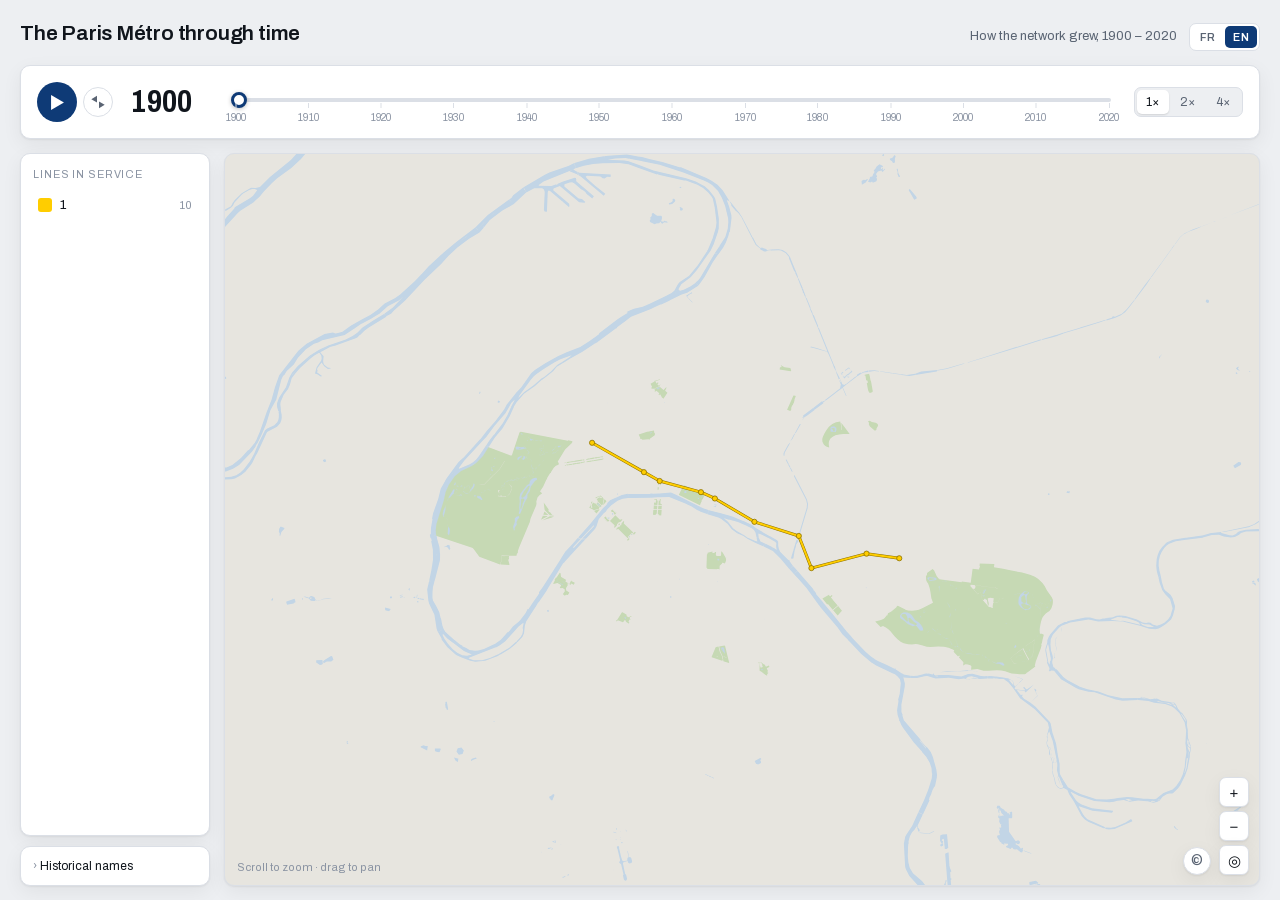
==== app/index.html @ ad4bdf8d "Paris Métro timeline: static app, data pipeline and licensing Ships the 2020 D3 v5 visualisation in " ====
<!DOCTYPE html>
<html lang="fr">
<head>
<meta charset="utf-8">
<meta name="viewport" content="width=device-width, initial-scale=1, viewport-fit=cover">
<title>Chronologie du métro de Paris</title>
<meta name="description" content="L'expansion du métro parisien de 1900 à 2020, année par année.">
<meta name="color-scheme" content="light dark">
<link rel="icon" href="favicon.svg" type="image/svg+xml">
<link rel="stylesheet" href="css/app.css">
</head>
<body>

<div id="app">

  <header>
    <h1 data-i18n="title">Chronologie du métro de Paris</h1>
    <div class="header-end">
      <div class="subtitle" data-i18n="subtitle">L'expansion du réseau, 1900 – 2020</div>
      <div class="lang" id="lang" role="group" data-i18n-aria-label="lang.group">
        <button data-lang="fr" aria-pressed="true">FR</button>
        <button data-lang="en" aria-pressed="false">EN</button>
      </div>
    </div>
  </header>

  <div class="timeline panel">
    <div class="transport">
      <button id="play" data-i18n-aria-label="play.start">
        <svg id="play-icon" viewBox="0 0 12 14" aria-hidden="true">
          <path d="M0 0 L12 7 L0 14 Z"/>
        </svg>
      </button>
      <button id="reverse" aria-pressed="false" data-i18n-aria-label="play.reverse">
        <svg viewBox="0 0 14 14" aria-hidden="true">
          <path d="M6 0.8 L0.3 4.2 L6 7.6 Z M8 6.4 L13.7 9.8 L8 13.2 Z"/>
        </svg>
      </button>
    </div>

    <div class="year" id="year" aria-live="polite">1900</div>

    <div class="scrubber" id="scrubber" tabindex="0" role="slider"
         data-i18n-aria-label="scrubber"
         aria-valuemin="1900" aria-valuemax="2020" aria-valuenow="1900">
      <div class="track"></div>
      <div class="fill" id="fill"></div>
      <div class="handle" id="handle"></div>
    </div>

    <div class="speed" id="speed" role="group" data-i18n-aria-label="speed">
      <button data-speed="1" aria-pressed="true">1&times;</button>
      <button data-speed="2" aria-pressed="false">2&times;</button>
      <button data-speed="4" aria-pressed="false">4&times;</button>
    </div>
  </div>

  <main>
    <div class="rail">
      <div id="legend" class="panel">
        <div class="legend-title" data-i18n="legend">Lignes en service</div>
        <div class="chips" id="chips"></div>
      </div>

      <details class="notes panel">
        <summary data-i18n="notes.title">Noms historiques</summary>
        <div data-i18n-html="notes.body"></div>
      </details>
    </div>

    <div id="map" class="panel">
      <div class="zoom-controls">
        <button id="zoom-in" data-i18n-aria-label="zoom.in">+</button>
        <button id="zoom-out" data-i18n-aria-label="zoom.out">&minus;</button>
        <button id="zoom-reset" data-i18n-aria-label="zoom.reset">&#9678;</button>
      </div>
      <div class="hint" data-i18n="hint">Molette pour zoomer &middot; glisser pour déplacer</div>
      <button id="credits-open" class="credits-btn" data-i18n-aria-label="credits.open">&copy;</button>
    </div>
  </main>

</div>

<div id="tooltip" role="tooltip"></div>

<dialog id="credits" aria-labelledby="credits-title">
  <div class="credits-head">
    <h2 id="credits-title" data-i18n="credits.title">Sources et licences</h2>
    <button id="credits-close" data-i18n-aria-label="credits.close">&times;</button>
  </div>
  <div class="credits-body" data-i18n-html="credits.body"></div>
</dialog>

<script src="js/d3.v7.min.js"></script>
<script src="js/data.js"></script>
<script src="js/i18n.js"></script>
<script src="js/app.js"></script>
</body>
</html>
---- app/css/app.css ----
/* Archivo (Omnibus-Type, SIL OFL 1.1). One variable file carries both the
   normal and narrow widths through font-stretch, so the interface and the
   condensed year readout come from a single 88 KB download. Self-hosted
   rather than linked: the app is meant to run from file://, where a CDN
   stylesheet would not load. Latin subset only — nothing in the data or the
   interface goes above U+00FF, and the dashes sit in latin's U+2000 range. */

@font-face {
  font-family: "Archivo";
  font-style: normal;
  font-weight: 400 700;
  font-stretch: 62% 125%;
  font-display: swap;
  src: url("../fonts/archivo-latin-var.woff2") format("woff2");
}

/* Chronologie du métro de Paris — app styles.
   One palette, two themes: every colour is a custom property redefined under
   prefers-color-scheme, so nothing hard-codes a light-mode assumption. Metro
   line colours are data, not theme, and come from the GeoJSON. */

:root {
  --bg: #edeff2;          /* glazed tile white, cool rather than cream */
  --panel: #ffffff;
  --ink: #10151c;         /* near-black carrying the plate's blue bias */
  --muted: #5a6473;
  --faint: #8b94a3;
  --border: #dbdfe6;
  --water: #c2d5e6;
  --park: #c6d9b4;
  --land: #e7e5df;
  --accent: #0e3a76;      /* the enamel station plate, unchanged since 1900 */
  --highlight: #e3a23c;   /* Guimard amber, the one warm note */
  --shadow: 0 1px 2px rgba(0, 0, 0, .06), 0 6px 20px rgba(0, 0, 0, .06);
  --dim: .1;
  --radius: 10px;
}

@media (prefers-color-scheme: dark) {
  :root {
    --bg: #10141a;
    --panel: #171c24;
    --ink: #e8ebef;
    --muted: #939cab;
    --faint: #6d7788;
    --border: #262d38;
    --water: #1d3a50;
    --park: #1e2c1d;
    --land: #191c20;
    --accent: #7fb0ee;
    --highlight: #e3a23c;
    --shadow: 0 1px 2px rgba(0, 0, 0, .4), 0 6px 20px rgba(0, 0, 0, .35);
    --dim: .14;
  }
}

* { box-sizing: border-box; }

html, body {
  margin: 0;
  padding: 0;
  height: 100%;
}

body {
  background: var(--bg);
  color: var(--ink);
  font: 15px/1.5 "Archivo", -apple-system, BlinkMacSystemFont, "Segoe UI",
        Helvetica, Arial, sans-serif;
  font-stretch: 100%;
  -webkit-font-smoothing: antialiased;
  overflow: hidden;
}

#app {
  display: grid;
  grid-template-rows: auto auto minmax(0, 1fr);
  height: 100%;
  max-width: 1400px;
  margin: 0 auto;
  padding: 18px 20px 14px;
  gap: 14px;
}

/* ---------- header ---------- */

header {
  display: flex;
  align-items: baseline;
  justify-content: space-between;
  gap: 16px;
  flex-wrap: wrap;
}

h1 {
  margin: 0;
  font-size: 21px;
  font-weight: 600;
  letter-spacing: -.01em;
}

.subtitle {
  color: var(--muted);
  font-size: 13px;
}

/* ---------- timeline ---------- */

.timeline {
  display: grid;
  grid-template-columns: auto auto minmax(0, 1fr) auto;
  align-items: center;
  gap: 14px;
  /* the scrubber adds its own left margin, see .scrubber */
  background: var(--panel);
  border: 1px solid var(--border);
  border-radius: var(--radius);
  box-shadow: var(--shadow);
  padding: 12px 16px;
}

.transport {
  display: flex;
  align-items: center;
  gap: 6px;
}

#play {
  width: 40px;
  height: 40px;
  flex: none;
  border: none;
  border-radius: 50%;
  background: var(--accent);
  color: #fff;
  cursor: pointer;
  display: grid;
  place-items: center;
  transition: transform .12s ease, filter .12s ease;
}

#play:hover { filter: brightness(1.08); }
#play:active { transform: scale(.94); }
#play svg { width: 15px; height: 15px; fill: currentColor; }

/* A direction toggle rather than a second transport, so it sits smaller than
   play and latches on when time is running backwards. */
#reverse {
  width: 30px;
  height: 30px;
  flex: none;
  border: 1px solid var(--border);
  border-radius: 50%;
  background: var(--panel);
  color: var(--muted);
  cursor: pointer;
  display: grid;
  place-items: center;
  transition: transform .12s ease, color .12s ease, border-color .12s ease;
}

#reverse:hover { color: var(--accent); border-color: var(--accent); }
#reverse:active { transform: scale(.92); }
#reverse svg { width: 14px; height: 14px; fill: currentColor; }

#reverse[aria-pressed="true"] {
  background: var(--accent);
  border-color: var(--accent);
  color: #fff;
}

.year {
  font-variant-numeric: tabular-nums;
  font-stretch: 76%;       /* the narrow cut, from the same variable file */
  font-size: 32px;
  font-weight: 700;
  letter-spacing: 0;
  min-width: 4.2ch;
  margin-left: 4px;
}

/* The scrubber is a plain div; the track, ticks and handle are absolutely
   positioned inside it and driven from JS. */
.scrubber {
  position: relative;
  height: 46px;
  margin-left: 18px;
  cursor: pointer;
  touch-action: none;      /* we handle the drag ourselves via pointer events */
  user-select: none;
  -webkit-user-select: none;
}

.scrubber:focus-visible {
  outline: 2px solid var(--accent);
  outline-offset: 4px;
  border-radius: 6px;
}

.track, .fill {
  position: absolute;
  top: 19px;
  height: 4px;
  border-radius: 2px;
  pointer-events: none;
}

.track { left: 9px; right: 9px; background: var(--border); }
.fill { left: 9px; background: var(--accent); }

.tick {
  position: absolute;
  top: 31px;
  font-size: 10px;
  color: var(--faint);
  transform: translateX(-50%);
  pointer-events: none;
  font-variant-numeric: tabular-nums;
}

/* Sits between the track and the label rather than crossing the track. */
.tick::before {
  content: "";
  position: absolute;
  left: 50%;
  top: -7px;
  width: 1px;
  height: 5px;
  background: var(--border);
}

.handle {
  position: absolute;
  top: 21px;
  width: 16px;
  height: 16px;
  margin: -8px 0 0 -8px;
  border-radius: 50%;
  background: var(--panel);
  border: 3px solid var(--accent);
  box-shadow: 0 1px 4px rgba(0, 0, 0, .25);
  pointer-events: none;
  transition: transform .1s ease;
}

.scrubber.dragging .handle { transform: scale(1.2); }

.speed {
  display: flex;
  gap: 2px;
  background: var(--bg);
  border: 1px solid var(--border);
  border-radius: 7px;
  padding: 2px;
}

.speed button {
  border: none;
  background: none;
  color: var(--muted);
  font: inherit;
  font-size: 12px;
  padding: 3px 9px;
  border-radius: 5px;
  cursor: pointer;
}

.speed button[aria-pressed="true"] {
  background: var(--panel);
  color: var(--ink);
  box-shadow: 0 1px 2px rgba(0, 0, 0, .12);
}

/* ---------- main: legend rail + map ---------- */

main {
  display: grid;
  grid-template-columns: 190px minmax(0, 1fr);
  gap: 14px;
  min-height: 0;
}

.rail {
  display: flex;
  flex-direction: column;
  gap: 10px;
  min-height: 0;
}

.panel {
  background: var(--panel);
  border: 1px solid var(--border);
  border-radius: var(--radius);
  box-shadow: var(--shadow);
}

#legend {
  padding: 12px;
  overflow-y: auto;
  min-height: 0;
  flex: 1;
}

.legend-title {
  font-size: 11px;
  text-transform: uppercase;
  letter-spacing: .08em;
  color: var(--faint);
  margin-bottom: 9px;
}

.chip {
  display: flex;
  align-items: center;
  gap: 8px;
  padding: 4px 5px;
  border-radius: 6px;
  cursor: default;
  transition: opacity .15s ease, background .15s ease;
  font-size: 13px;
}

.chip:hover { background: var(--bg); }
.chip.dim { opacity: var(--dim); }

.swatch {
  width: 14px;
  height: 14px;
  border-radius: 3px;
  flex: none;
}

.count {
  margin-left: auto;
  color: var(--faint);
  font-size: 11px;
  font-variant-numeric: tabular-nums;
}

.notes {
  padding: 10px 12px;
  font-size: 12px;
  color: var(--muted);
}

.notes summary {
  cursor: pointer;
  color: var(--ink);
  font-size: 12px;
  list-style: none;
}

.notes summary::-webkit-details-marker { display: none; }
.notes summary::before { content: "› "; color: var(--faint); }
.notes[open] summary::before { content: "⌄ "; }
.notes p { margin: 8px 0 0; }
.notes b { color: var(--ink); font-weight: 600; }

/* ---------- map ---------- */

#map {
  position: relative;
  overflow: hidden;
  background: var(--land);
}

#map svg { display: block; width: 100%; height: 100%; }

.water { fill: var(--water); stroke: none; }
.parks { fill: var(--park); stroke: none; }

.line {
  fill: none;
  stroke-width: 2.0;
  stroke-linecap: round;
  stroke-linejoin: round;
  vector-effect: non-scaling-stroke;  /* keeps width constant under zoom */
  cursor: pointer;
}

.station {
  /* stroke colour is set per station in app.js: its own hue, shaded */
  stroke-width: .8;
  vector-effect: non-scaling-stroke;
  cursor: pointer;
}

/* The casing sits under .line and 1px wider, leaving half a pixel of shaded
   edge on each side. Twelve of the twenty-two RATP colours fall below the 3:1
   contrast floor against the land tone — line 1's yellow reaches only 1.19:1 —
   and this restores a readable edge without altering a single brand hue.
   Line and casing together come to 3px, against 2.6px for the bare line before
   casing existed: the edge costs almost nothing in apparent weight. */
.casing {
  fill: none;
  stroke-width: 3.0;
  stroke-linecap: round;
  stroke-linejoin: round;
  vector-effect: non-scaling-stroke;
  pointer-events: none;
}

.hidden { opacity: 0 !important; pointer-events: none; }

.zoom-controls {
  position: absolute;
  right: 10px;
  bottom: 10px;
  display: flex;
  flex-direction: column;
  gap: 4px;
}

.zoom-controls button {
  width: 30px;
  height: 30px;
  border: 1px solid var(--border);
  background: var(--panel);
  color: var(--ink);
  border-radius: 7px;
  font-size: 15px;
  line-height: 1;
  cursor: pointer;
  box-shadow: var(--shadow);
}

.zoom-controls button:hover { background: var(--bg); }

.hint {
  position: absolute;
  left: 12px;
  bottom: 10px;
  font-size: 11px;
  color: var(--faint);
  pointer-events: none;
}

/* ---------- tooltip ---------- */

#tooltip {
  position: fixed;
  z-index: 20;
  pointer-events: none;
  opacity: 0;
  transition: opacity .12s ease;
  background: var(--panel);
  color: var(--ink);
  border: 1px solid var(--border);
  border-radius: 7px;
  box-shadow: var(--shadow);
  padding: 7px 10px;
  font-size: 12.5px;
  max-width: 240px;
}

#tooltip.on { opacity: 1; }
#tooltip .t-name { font-weight: 600; }
#tooltip .t-meta { color: var(--muted); font-size: 11.5px; margin-top: 2px; }

/* ---------- narrow screens ---------- */

@media (max-width: 760px) {
  body { overflow: auto; }

  #app {
    grid-template-rows: auto auto auto auto;
    height: auto;
    min-height: 100%;
    padding: 12px 12px 16px;
  }

  header { gap: 4px; }
  h1 { font-size: 18px; }

  .timeline {
    grid-template-columns: auto minmax(0, 1fr);
    grid-template-areas: "play year" "scrub scrub" "speed speed";
    gap: 18px 12px;
    padding: 12px;
  }

  .transport { grid-area: play; }
  .year { grid-area: year; font-size: 26px; margin-left: 0; }
  /* stacked here, so the horizontal offset would only misalign it */
  .scrubber { grid-area: scrub; height: 50px; margin-left: 0; }
  .track, .fill { top: 21px; }
  .tick { top: 33px; }
  .handle { top: 23px; width: 20px; height: 20px; margin: -10px 0 0 -10px; }
  .speed { grid-area: speed; justify-self: start; }

  /* legend moves above the map as a horizontal strip */
  main {
    grid-template-columns: minmax(0, 1fr);
    grid-template-areas: "legend" "map" "notes";
    gap: 10px;
  }

  .rail { display: contents; }
  #legend { grid-area: legend; overflow-x: auto; overflow-y: hidden; flex: none; }
  .notes { grid-area: notes; }
  #map { grid-area: map; height: 58vh; min-height: 320px; }

  .legend-title { display: none; }

  #legend .chips {
    display: flex;
    gap: 6px;
    flex-wrap: nowrap;
  }

  .chip {
    flex: none;
    border: 1px solid var(--border);
    padding: 5px 9px;
    white-space: nowrap;
  }

  .count { display: none; }
  .hint { display: none; }
}

/* ---------- visibility + highlight ----------
   Year changes and highlighting are class toggles, so the fades are done by CSS
   rather than by transitioning 740 nodes in JS. #app.no-anim kills the
   transition while the user is scrubbing, where instant feedback is wanted. */

.line, .station, .casing { transition: opacity .28s ease; }
.line.dim, .station.dim, .casing.dim { opacity: var(--dim); }
#app.no-anim .line,
#app.no-anim .station,
#app.no-anim .casing { transition: none; }

/* ---------- language switch ---------- */

.header-end {
  display: flex;
  align-items: center;
  gap: 12px;
}

.lang {
  display: flex;
  gap: 2px;
  background: var(--panel);
  border: 1px solid var(--border);
  border-radius: 7px;
  padding: 2px;
}

.lang button {
  border: none;
  background: none;
  color: var(--muted);
  font: inherit;
  font-size: 11px;
  font-weight: 600;
  letter-spacing: .03em;
  padding: 3px 8px;
  border-radius: 5px;
  cursor: pointer;
}

.lang button[aria-pressed="true"] {
  background: var(--accent);
  color: #fff;
}

/* ---------- credits ----------
   ODbL requires the attribution to travel with the map itself, so this sits on
   the map rather than in the README. It stays visible at every width — unlike
   .hint, which is decorative and hides on narrow screens. */

.credits-btn {
  position: absolute;
  right: 48px;                /* clear of the zoom stack at right: 10px */
  bottom: 10px;
  width: 28px;
  height: 28px;
  border: 1px solid var(--border);
  border-radius: 50%;
  background: var(--panel);
  color: var(--muted);
  font: inherit;
  font-size: 14px;
  line-height: 1;
  cursor: pointer;
  display: grid;
  place-items: center;
  box-shadow: var(--shadow);
}

.credits-btn:hover { color: var(--accent); border-color: var(--accent); }

#credits {
  border: none;
  border-radius: var(--radius);
  padding: 0;
  max-width: 460px;
  width: calc(100% - 32px);
  background: var(--panel);
  color: var(--ink);
  box-shadow: 0 10px 50px rgba(0, 0, 0, .3);
}

#credits::backdrop { background: rgba(0, 0, 0, .45); }

.credits-head {
  display: flex;
  align-items: center;
  justify-content: space-between;
  gap: 16px;
  padding: 16px 18px;
  border-bottom: 1px solid var(--border);
}

.credits-head h2 {
  margin: 0;
  font-size: 15px;
  font-weight: 600;
}

#credits-close {
  border: none;
  background: none;
  color: var(--muted);
  font-size: 20px;
  line-height: 1;
  cursor: pointer;
  padding: 0 4px;
}

#credits-close:hover { color: var(--ink); }

.credits-body {
  padding: 16px 18px 20px;
  font-size: 13px;
  line-height: 1.55;
  max-height: 60vh;
  overflow-y: auto;
}

.credits-body p { margin: 0 0 12px; }
.credits-body p:last-child { margin-bottom: 0; }
.credits-body b { font-weight: 600; }
.credits-body a { color: var(--accent); }

.credits-note {
  color: var(--muted);
  font-size: 12px;
  border-top: 1px solid var(--border);
  padding-top: 12px;
}
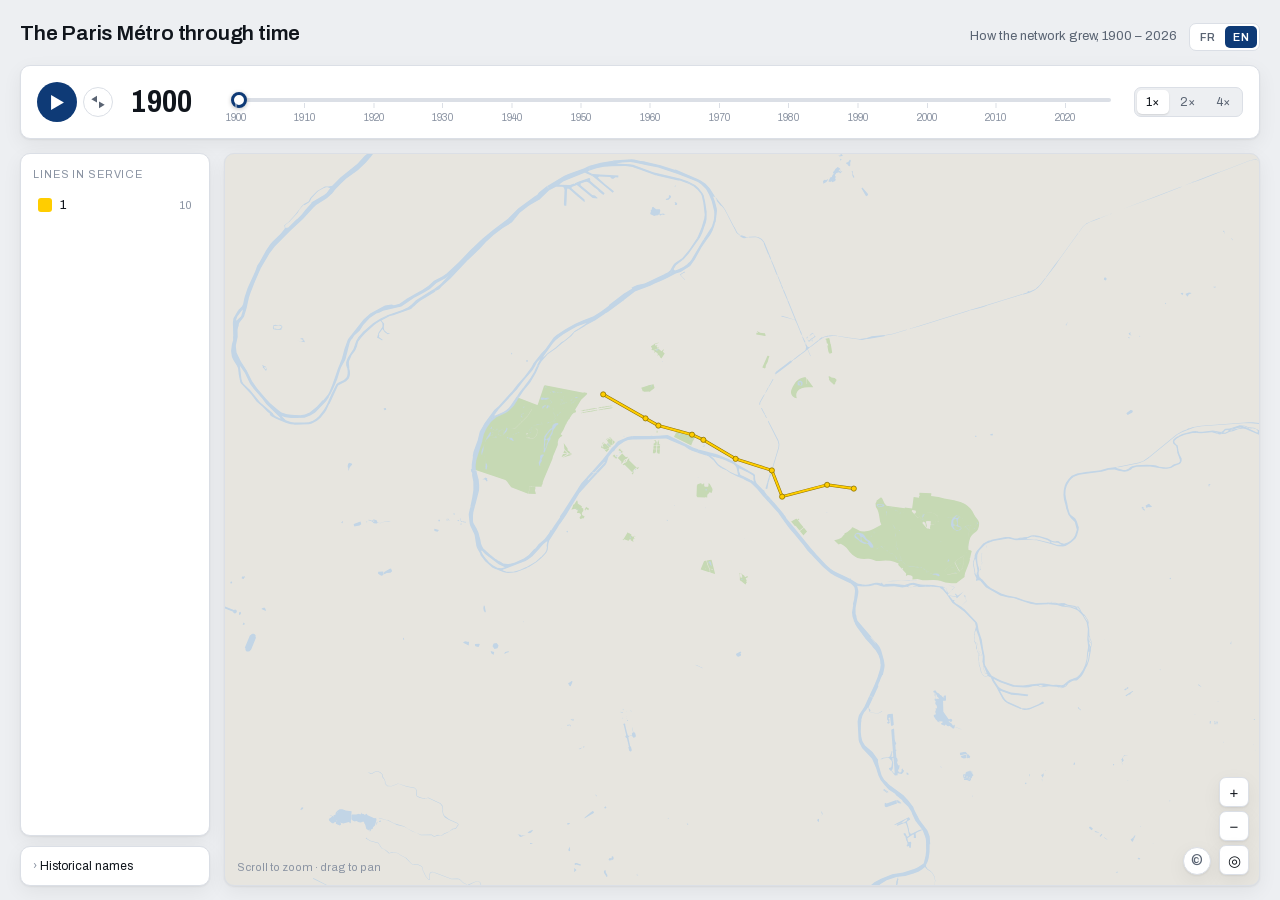
==== commit 7dc6fdb1: "Extend the timeline from 2013 to 2026 The data stopped at line 4's arrival in Mairie de Montrouge, 2" ====
--- a/app/index.html
+++ b/app/index.html
@@ -4,7 +4,7 @@
 <meta charset="utf-8">
 <meta name="viewport" content="width=device-width, initial-scale=1, viewport-fit=cover">
 <title>Chronologie du métro de Paris</title>
-<meta name="description" content="L'expansion du métro parisien de 1900 à 2020, année par année.">
+<meta name="description" content="L'expansion du métro parisien de 1900 à 2026, année par année.">
 <meta name="color-scheme" content="light dark">
 <link rel="icon" href="favicon.svg" type="image/svg+xml">
 <link rel="stylesheet" href="css/app.css">
@@ -16,7 +16,7 @@
   <header>
     <h1 data-i18n="title">Chronologie du métro de Paris</h1>
     <div class="header-end">
-      <div class="subtitle" data-i18n="subtitle">L'expansion du réseau, 1900 – 2020</div>
+      <div class="subtitle" data-i18n="subtitle">L'expansion du réseau, 1900 – 2026</div>
       <div class="lang" id="lang" role="group" data-i18n-aria-label="lang.group">
         <button data-lang="fr" aria-pressed="true">FR</button>
         <button data-lang="en" aria-pressed="false">EN</button>
@@ -42,7 +42,7 @@
 
     <div class="scrubber" id="scrubber" tabindex="0" role="slider"
          data-i18n-aria-label="scrubber"
-         aria-valuemin="1900" aria-valuemax="2020" aria-valuenow="1900">
+         aria-valuemin="1900" aria-valuenow="1900">
       <div class="track"></div>
       <div class="fill" id="fill"></div>
       <div class="handle" id="handle"></div>
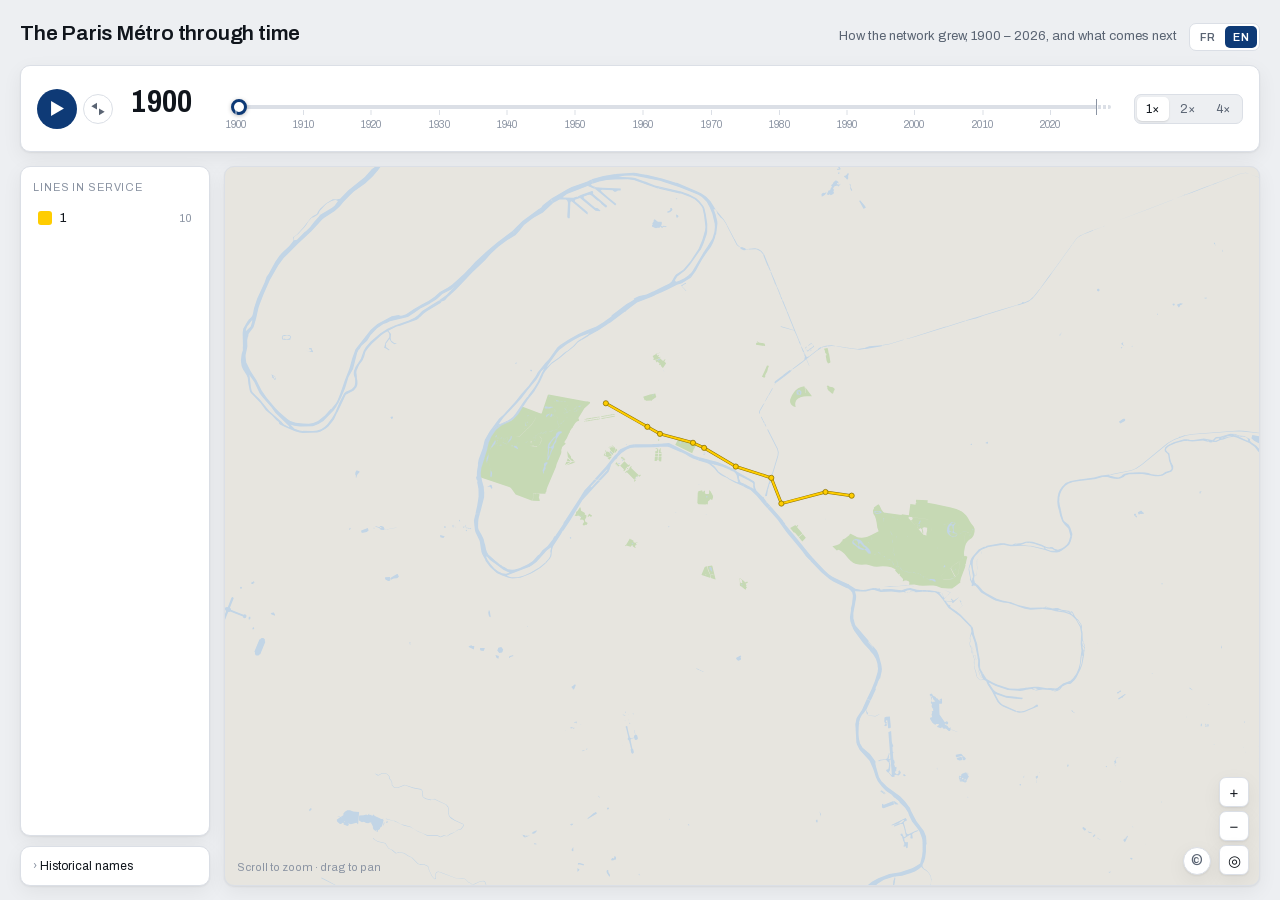
==== commit 124d45a3: "Add the planned network, and a language for "not built yet" The timeline ended at the end of the rec" ====
--- a/app/index.html
+++ b/app/index.html
@@ -4,7 +4,7 @@
 <meta charset="utf-8">
 <meta name="viewport" content="width=device-width, initial-scale=1, viewport-fit=cover">
 <title>Chronologie du métro de Paris</title>
-<meta name="description" content="L'expansion du métro parisien de 1900 à 2026, année par année.">
+<meta name="description" content="L'expansion du métro parisien de 1900 à 2026, année par année, et les lignes en projet jusqu'en 2028.">
 <meta name="color-scheme" content="light dark">
 <link rel="icon" href="favicon.svg" type="image/svg+xml">
 <link rel="stylesheet" href="css/app.css">
@@ -16,7 +16,7 @@
   <header>
     <h1 data-i18n="title">Chronologie du métro de Paris</h1>
     <div class="header-end">
-      <div class="subtitle" data-i18n="subtitle">L'expansion du réseau, 1900 – 2026</div>
+      <div class="subtitle" data-i18n="subtitle">L'expansion du réseau, 1900 – 2026, et ce qui vient</div>
       <div class="lang" id="lang" role="group" data-i18n-aria-label="lang.group">
         <button data-lang="fr" aria-pressed="true">FR</button>
         <button data-lang="en" aria-pressed="false">EN</button>
@@ -38,13 +38,21 @@
       </button>
     </div>
 
-    <div class="year" id="year" aria-live="polite">1900</div>
+    <div class="year-box">
+      <div class="year" id="year" aria-live="polite">1900</div>
+      <div class="year-flag" id="year-flag" data-i18n="year.planned">projet</div>
+    </div>
 
     <div class="scrubber" id="scrubber" tabindex="0" role="slider"
          data-i18n-aria-label="scrubber"
          aria-valuemin="1900" aria-valuenow="1900">
       <div class="track"></div>
       <div class="fill" id="fill"></div>
+      <!-- The projected stretch of the timeline, and the rule marking today.
+           Drawn over the fill so scrubbing into the future still reads as
+           projection. Positioned and shown by positionEra() in app.js. -->
+      <div class="future" id="future"></div>
+      <div class="today" id="today"></div>
       <div class="handle" id="handle"></div>
     </div>
 
@@ -60,6 +68,7 @@
       <div id="legend" class="panel">
         <div class="legend-title" data-i18n="legend">Lignes en service</div>
         <div class="chips" id="chips"></div>
+        <div class="legend-note" id="legend-note" data-i18n="legend.planned"></div>
       </div>
 
       <details class="notes panel">
--- a/app/css/app.css
+++ b/app/css/app.css
@@ -169,6 +169,27 @@
   color: #fff;
 }
 
+/* The flag sits under the year rather than beside it, so turning it on never
+   shifts the year readout sideways mid-playback. */
+.year-box {
+  display: flex;
+  flex-direction: column;
+  justify-content: center;
+  margin-left: 4px;
+}
+
+.year-flag {
+  font-size: 10px;
+  text-transform: uppercase;
+  letter-spacing: .08em;
+  font-weight: 600;
+  color: var(--faint);
+  visibility: hidden;
+  margin-top: -2px;
+}
+
+.year-flag.on { visibility: visible; }
+
 .year {
   font-variant-numeric: tabular-nums;
   font-stretch: 76%;       /* the narrow cut, from the same variable file */
@@ -176,7 +197,6 @@
   font-weight: 700;
   letter-spacing: 0;
   min-width: 4.2ch;
-  margin-left: 4px;
 }
 
 /* The scrubber is a plain div; the track, ticks and handle are absolutely
@@ -207,6 +227,33 @@
 
 .track { left: 9px; right: 9px; background: var(--border); }
 .fill { left: 9px; background: var(--accent); }
+
+/* Past today the timeline stops being a record. The track takes the same
+   dashed language as the planned lines on the map, drawn over the fill so
+   that scrubbing into the future does not paint it solid again. */
+.future {
+  position: absolute;
+  top: 19px;
+  height: 4px;
+  right: 9px;
+  border-radius: 2px;
+  pointer-events: none;
+  display: none;
+  background: repeating-linear-gradient(
+    90deg, var(--panel) 0 2px, transparent 2px 5px);
+}
+
+.today {
+  position: absolute;
+  top: 13px;
+  width: 1px;
+  height: 16px;
+  background: var(--faint);
+  pointer-events: none;
+  display: none;
+}
+
+.future.on, .today.on { display: block; }
 
 .tick {
   position: absolute;
@@ -329,6 +376,24 @@
   border-radius: 3px;
   flex: none;
 }
+
+/* Hollow, mirroring the hollow stations on the map. */
+.chip.planned .swatch {
+  background: none !important;
+  border: 2px solid;
+}
+
+.chip.planned .label { font-style: italic; }
+
+.legend-note {
+  display: none;
+  margin-top: 10px;
+  font-size: 11px;
+  line-height: 1.35;
+  color: var(--faint);
+}
+
+.legend-note.on { display: block; }
 
 .count {
   margin-left: auto;
@@ -400,6 +465,26 @@
   pointer-events: none;
 }
 
+/* Projected track. Dashed rather than faded, because the fade is already
+   spoken for by the hover dim: a dimmed built line and a highlighted planned
+   one would be the same grey. The casing takes the same pattern, or it would
+   read as a solid line under a dotted one.
+
+   vector-effect holds the stroke width constant under zoom but not the dash
+   spacing, so the pattern is set in the same units the stroke is drawn in and
+   checked at both ends of the zoom range. */
+.line.planned, .casing.planned {
+  stroke-dasharray: 5 4;
+  stroke-linecap: butt;
+}
+
+/* A station that does not exist yet is a ring, not a dot. The fill is the
+   land tone rather than none, so the dashed line does not run through it. */
+.station.planned {
+  fill: var(--land) !important;
+  stroke-width: 1.3;
+}
+
 .hidden { opacity: 0 !important; pointer-events: none; }
 
 .zoom-controls {
@@ -480,10 +565,12 @@
   }
 
   .transport { grid-area: play; }
-  .year { grid-area: year; font-size: 26px; margin-left: 0; }
+  .year-box { grid-area: year; margin-left: 0; }
+  .year { font-size: 26px; }
   /* stacked here, so the horizontal offset would only misalign it */
   .scrubber { grid-area: scrub; height: 50px; margin-left: 0; }
-  .track, .fill { top: 21px; }
+  .track, .fill, .future { top: 21px; }
+  .today { top: 15px; }
   .tick { top: 33px; }
   .handle { top: 23px; width: 20px; height: 20px; margin: -10px 0 0 -10px; }
   .speed { grid-area: speed; justify-self: start; }
